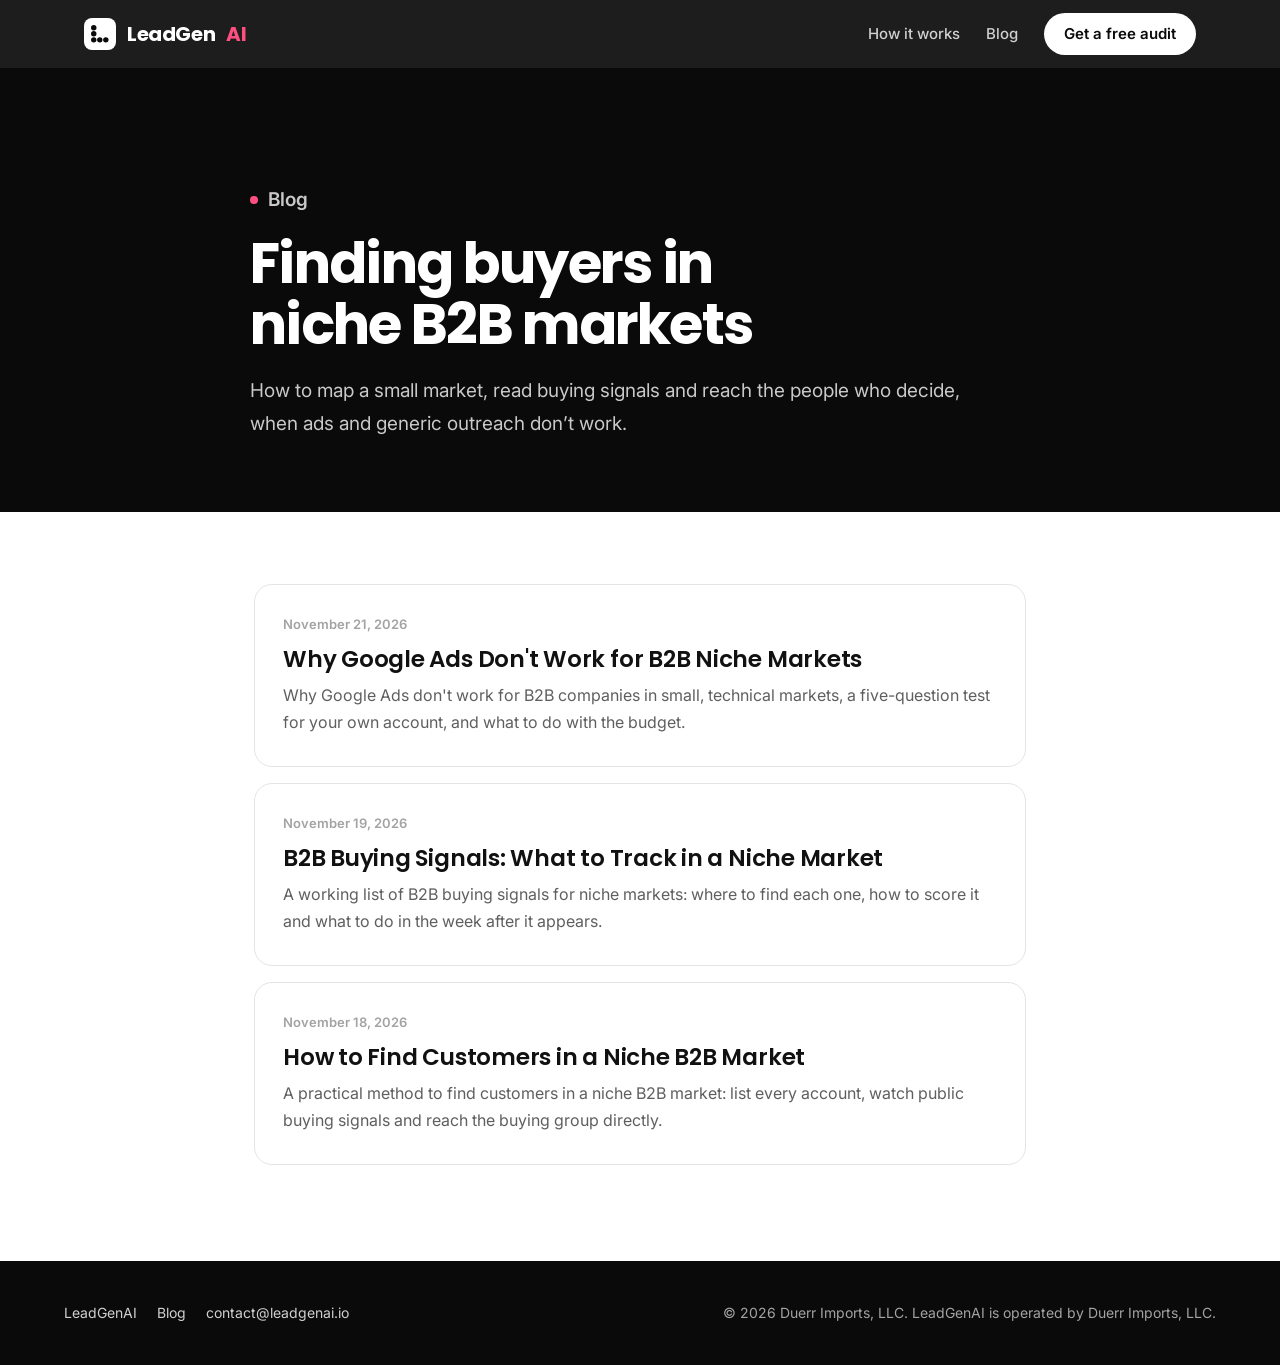
==== blog/index.html @ f8659d3d "Logo: AI in brand pink across site, blog and share image Co-Authored-By: Claude Opus 5.5 <noreply@an" ====
<!doctype html>
<html lang="en">
<head>
<meta charset="utf-8">
<meta name="viewport" content="width=device-width, initial-scale=1">
<title>Blog | LeadGenAI: niche B2B lead systems</title>
<meta name="description" content="Guides on market mapping, buying signals and direct outreach for niche B2B companies whose buyers ignore ads.">
<link rel="canonical" href="https://leadgenai.io/blog/">
<meta property="og:title" content="Blog | LeadGenAI: niche B2B lead systems">
<meta property="og:description" content="Guides on market mapping, buying signals and direct outreach for niche B2B companies whose buyers ignore ads.">
<meta property="og:url" content="https://leadgenai.io/blog/">
<meta property="og:type" content="website">
<meta property="og:site_name" content="LeadGenAI">
<meta property="og:image" content="https://leadgenai.io/assets/og-image.png?v=2">
<meta property="og:image:width" content="1200">
<meta property="og:image:height" content="627">
<meta property="og:image:alt" content="LeadGenAI: We build B2B lead systems">
<meta name="twitter:card" content="summary_large_image">
<meta name="theme-color" content="#0a0a0a">
<link rel="icon" href="data:image/svg+xml,%3Csvg xmlns='http://www.w3.org/2000/svg' viewBox='0 0 64 64'%3E%3Crect width='64' height='64' rx='12' fill='%230a0a0a'/%3E%3Cg fill='%23fff'%3E%3Ccircle cx='18' cy='16' r='7'/%3E%3Ccircle cx='18' cy='30' r='7'/%3E%3Ccircle cx='18' cy='44' r='7'/%3E%3Ccircle cx='32' cy='44' r='7'/%3E%3Ccircle cx='46' cy='44' r='7'/%3E%3C/g%3E%3C/svg%3E">
<link rel="preconnect" href="https://fonts.googleapis.com"><link rel="preconnect" href="https://fonts.gstatic.com" crossorigin>
<link href="https://fonts.googleapis.com/css2?family=Poppins:wght@600;700&family=Inter:wght@400;500;600&display=swap" rel="stylesheet">
<link rel="stylesheet" href="/blog/blog.css">

</head>
<body>
<div class="nav"><div class="in">
  <a class="logo" href="/"><span class="mark"><svg viewBox="0 0 48 48" aria-hidden="true"><g fill="#0a0a0a"><circle cx="9" cy="9" r="6.5"/><circle cx="9" cy="23.5" r="6.5"/><circle cx="9" cy="38" r="6.5"/><circle cx="23.5" cy="38" r="6.5"/><circle cx="38" cy="38" r="6.5"/></g></svg></span>LeadGen<span class="ai">AI</span></a>
  <nav><a href="/#how">How it works</a><a href="/blog/">Blog</a><a class="btn" href="/#audit">Get a free audit</a></nav>
</div></div>
<header class="hero"><div class="in"><p class="kicker"><i></i>Blog</p><h1>Finding buyers in niche B2B markets</h1>
<p>How to map a small market, read buying signals and reach the people who decide, when ads and generic outreach don’t work.</p></div></header>
<section class="list">
<a class="card" href="/blog/why-google-ads-dont-work-for-b2b/"><small>November 21, 2026</small><h2>Why Google Ads Don&#x27;t Work for B2B Niche Markets</h2><p>Why Google Ads don&#x27;t work for B2B companies in small, technical markets, a five-question test for your own account, and what to do with the budget.</p></a>
<a class="card" href="/blog/b2b-buying-signals/"><small>November 19, 2026</small><h2>B2B Buying Signals: What to Track in a Niche Market</h2><p>A working list of B2B buying signals for niche markets: where to find each one, how to score it and what to do in the week after it appears.</p></a>
<a class="card" href="/blog/find-customers-niche-b2b-market/"><small>November 18, 2026</small><h2>How to Find Customers in a Niche B2B Market</h2><p>A practical method to find customers in a niche B2B market: list every account, watch public buying signals and reach the buying group directly.</p></a>
</section>
<footer><div class="in"><span><a href="/">LeadGenAI</a><a href="/blog/">Blog</a><a href="mailto:contact@leadgenai.io">contact@leadgenai.io</a></span><span>© 2026 Duerr Imports, LLC. LeadGenAI is operated by Duerr Imports, LLC.</span></div></footer>
</body>
</html>
---- blog/blog.css ----
:root{--black:#0a0a0a;--ink:#111;--grey:#5f5f5f;--soft:#a3a3a3;--paper:#f6f5f3;--line:#e6e4e0;--pink:#ff4f81;--display:"Poppins",system-ui,sans-serif;--body:"Inter",system-ui,sans-serif;--pad:clamp(20px,5vw,72px)}
*{box-sizing:border-box;margin:0;padding:0}
body{font-family:var(--body);font-size:18px;line-height:1.7;color:var(--ink);background:#fff;-webkit-font-smoothing:antialiased}
a{color:inherit}
:focus-visible{outline:2px solid var(--pink);outline-offset:3px;border-radius:6px}
.nav{position:sticky;top:0;z-index:5;background:rgba(10,10,10,.92);backdrop-filter:blur(12px);-webkit-backdrop-filter:blur(12px);color:#fff}
.nav .in{max-width:1240px;margin:0 auto;padding:0 var(--pad);height:68px;display:flex;align-items:center;justify-content:space-between;gap:20px}
.logo{display:inline-flex;align-items:center;gap:11px;text-decoration:none;font:700 20px/1 var(--display);letter-spacing:-.02em;color:#fff}
.logo .mark{width:32px;height:32px;border-radius:8px;background:#fff;display:grid;place-items:center}
.logo .mark svg{width:20px;height:20px}
.logo .ai{color:var(--pink)}
.nav nav{display:flex;align-items:center;gap:26px;font-size:15px;font-weight:500}
.nav nav a{text-decoration:none;color:#d0d0d0}
.btn{display:inline-flex;align-items:center;height:42px;padding:0 20px;border-radius:999px;background:#fff;color:var(--black)!important;font-weight:600;font-size:15px;text-decoration:none;transition:transform 160ms cubic-bezier(.23,1,.32,1)}
.btn:active{transform:scale(.97)}
.btn.dark{background:var(--black);color:#fff!important;height:52px;padding:0 26px;font-size:16px}
@media (max-width:640px){.nav nav a:not(.btn){display:none}}
header.hero{background:var(--black);color:#fff;padding:clamp(56px,8vw,96px) var(--pad) clamp(48px,6vw,72px)}
header.hero .in{max-width:780px;margin:0 auto}
.kicker{font-size:14px;font-weight:600;color:var(--soft);display:flex;align-items:center;gap:10px;margin-bottom:18px}
.kicker i{width:8px;height:8px;border-radius:50%;background:var(--pink)}
h1{font:700 clamp(34px,5vw,56px)/1.08 var(--display);letter-spacing:-.03em;text-wrap:balance}
header.hero p{color:#c9c9c9;font-size:19px;margin-top:20px;max-width:60ch}
.meta{font-size:14px;color:var(--soft);margin-top:22px}
article{max-width:720px;margin:0 auto;padding:clamp(40px,6vw,72px) var(--pad) 24px}
article h2{font:600 clamp(26px,3vw,32px)/1.2 var(--display);letter-spacing:-.02em;margin:48px 0 16px;text-wrap:balance}
article h3{font:600 21px/1.3 var(--display);margin:32px 0 10px}
article p,article ul,article ol,article blockquote{margin:0 0 20px}
article ul,article ol{padding-left:24px}
article li{margin-bottom:8px}
article a{text-decoration-color:var(--pink);text-underline-offset:3px}
article blockquote{border-left:3px solid var(--pink);padding:4px 0 4px 20px;color:var(--grey)}
article code{background:var(--paper);padding:2px 6px;border-radius:6px;font-size:.9em}
.cta{max-width:720px;margin:24px auto 80px;padding:0 var(--pad)}
.cta .box{background:var(--black);color:#fff;border-radius:20px;padding:36px clamp(24px,4vw,40px)}
.cta h2{font:600 26px/1.2 var(--display);margin-bottom:10px}
.cta p{color:#c9c9c9;margin-bottom:22px}
.cta .btn{height:50px}
.list{max-width:900px;margin:0 auto;padding:clamp(40px,6vw,72px) var(--pad) 96px;display:grid;gap:16px}
.card{display:block;text-decoration:none;border:1px solid var(--line);border-radius:18px;padding:28px 28px 30px;transition:border-color 200ms ease}
@media (hover:hover) and (pointer:fine){.card:hover{border-color:var(--black)}}
.card h2{font:600 23px/1.25 var(--display);letter-spacing:-.01em;margin-bottom:8px}
.card p{color:var(--grey);font-size:16px}
.card small{display:block;font-size:13px;color:var(--soft);margin-bottom:10px;font-weight:600}
.empty{color:var(--grey)}
footer{background:var(--black);color:var(--soft);font-size:14px;padding:40px var(--pad)}
footer .in{max-width:1240px;margin:0 auto;display:flex;justify-content:space-between;gap:20px;flex-wrap:wrap}
footer a{color:#d0d0d0;text-decoration:none;margin-right:20px}
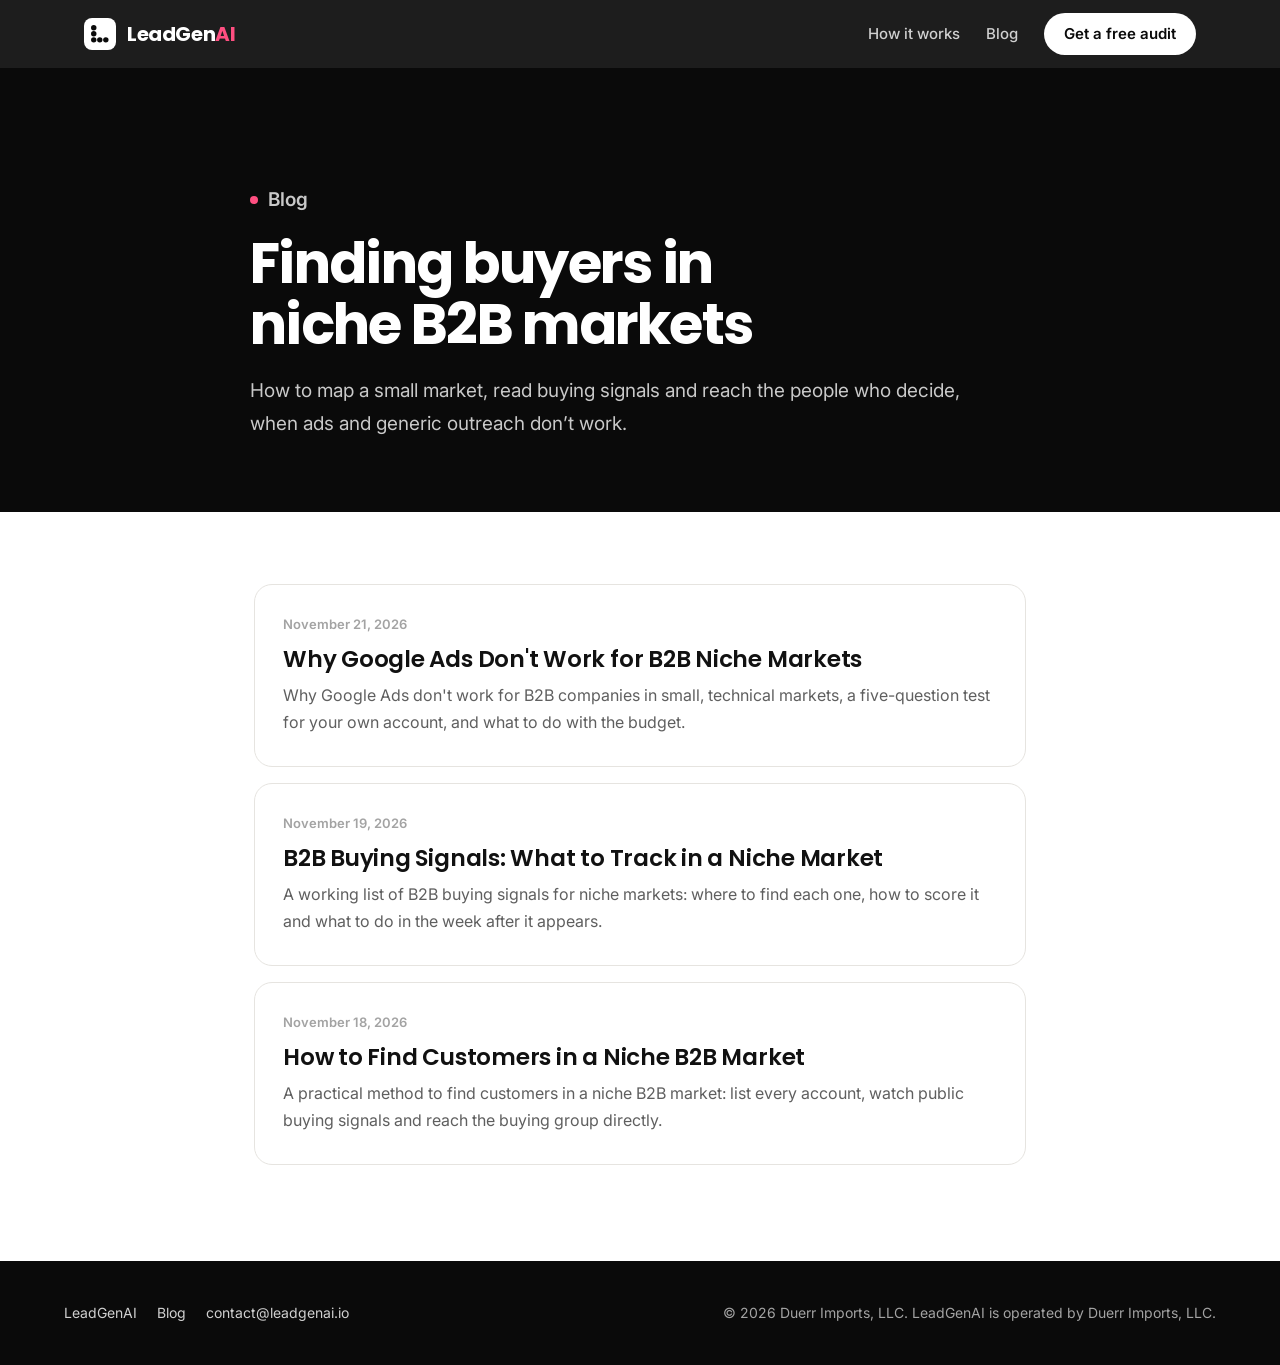
==== commit 0fe91799: "Logo: keep LeadGenAI wordmark as one word Co-Authored-By: Claude Opus 5.5 <noreply@anthropic.com>" ====
--- a/blog/index.html
+++ b/blog/index.html
@@ -25,7 +25,7 @@
 </head>
 <body>
 <div class="nav"><div class="in">
-  <a class="logo" href="/"><span class="mark"><svg viewBox="0 0 48 48" aria-hidden="true"><g fill="#0a0a0a"><circle cx="9" cy="9" r="6.5"/><circle cx="9" cy="23.5" r="6.5"/><circle cx="9" cy="38" r="6.5"/><circle cx="23.5" cy="38" r="6.5"/><circle cx="38" cy="38" r="6.5"/></g></svg></span>LeadGen<span class="ai">AI</span></a>
+  <a class="logo" href="/"><span class="mark"><svg viewBox="0 0 48 48" aria-hidden="true"><g fill="#0a0a0a"><circle cx="9" cy="9" r="6.5"/><circle cx="9" cy="23.5" r="6.5"/><circle cx="9" cy="38" r="6.5"/><circle cx="23.5" cy="38" r="6.5"/><circle cx="38" cy="38" r="6.5"/></g></svg></span><span>LeadGen<span class="ai">AI</span></span></a>
   <nav><a href="/#how">How it works</a><a href="/blog/">Blog</a><a class="btn" href="/#audit">Get a free audit</a></nav>
 </div></div>
 <header class="hero"><div class="in"><p class="kicker"><i></i>Blog</p><h1>Finding buyers in niche B2B markets</h1>
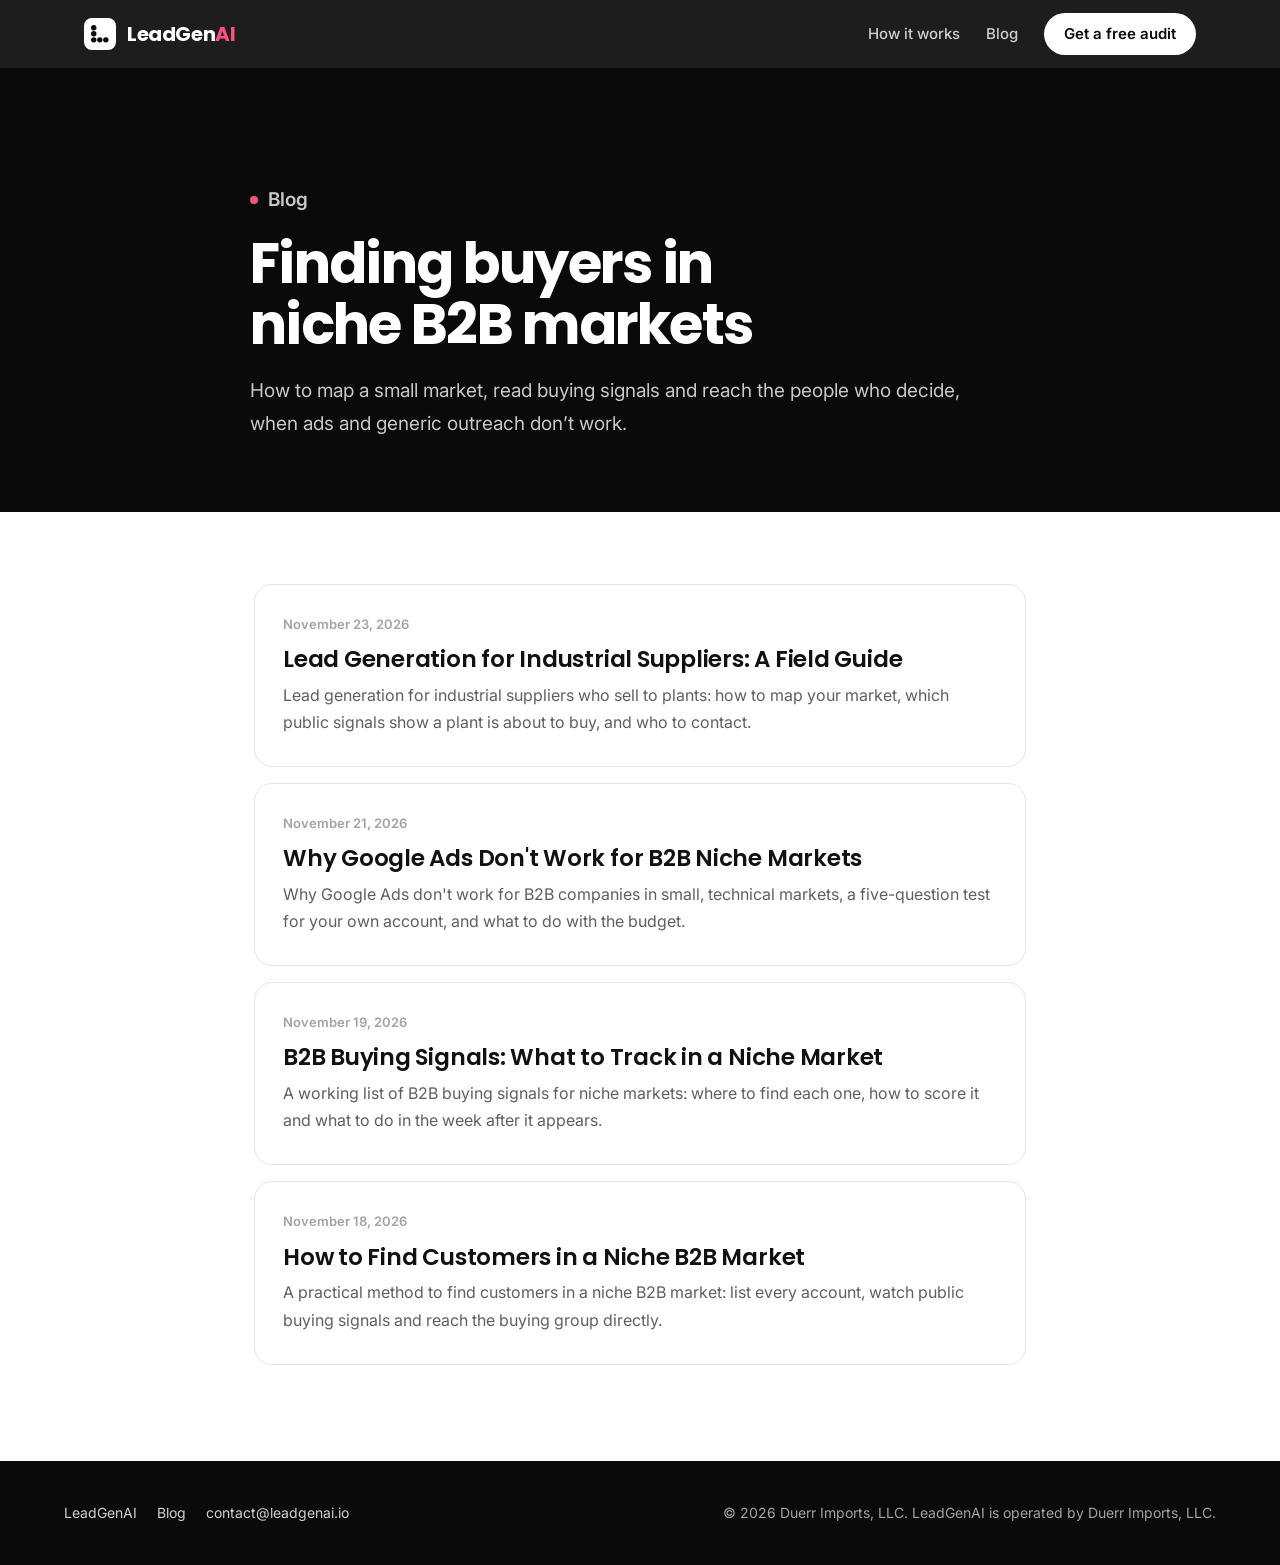
==== commit eeacc96b: "Blog: Lead Generation for Industrial Suppliers: A Field Guide Co-Authored-By: Claude Opus 5.5 <norep" ====
--- a/blog/index.html
+++ b/blog/index.html
@@ -31,6 +31,7 @@
 <header class="hero"><div class="in"><p class="kicker"><i></i>Blog</p><h1>Finding buyers in niche B2B markets</h1>
 <p>How to map a small market, read buying signals and reach the people who decide, when ads and generic outreach don’t work.</p></div></header>
 <section class="list">
+<a class="card" href="/blog/lead-generation-industrial-suppliers/"><small>November 23, 2026</small><h2>Lead Generation for Industrial Suppliers: A Field Guide</h2><p>Lead generation for industrial suppliers who sell to plants: how to map your market, which public signals show a plant is about to buy, and who to contact.</p></a>
 <a class="card" href="/blog/why-google-ads-dont-work-for-b2b/"><small>November 21, 2026</small><h2>Why Google Ads Don&#x27;t Work for B2B Niche Markets</h2><p>Why Google Ads don&#x27;t work for B2B companies in small, technical markets, a five-question test for your own account, and what to do with the budget.</p></a>
 <a class="card" href="/blog/b2b-buying-signals/"><small>November 19, 2026</small><h2>B2B Buying Signals: What to Track in a Niche Market</h2><p>A working list of B2B buying signals for niche markets: where to find each one, how to score it and what to do in the week after it appears.</p></a>
 <a class="card" href="/blog/find-customers-niche-b2b-market/"><small>November 18, 2026</small><h2>How to Find Customers in a Niche B2B Market</h2><p>A practical method to find customers in a niche B2B market: list every account, watch public buying signals and reach the buying group directly.</p></a>
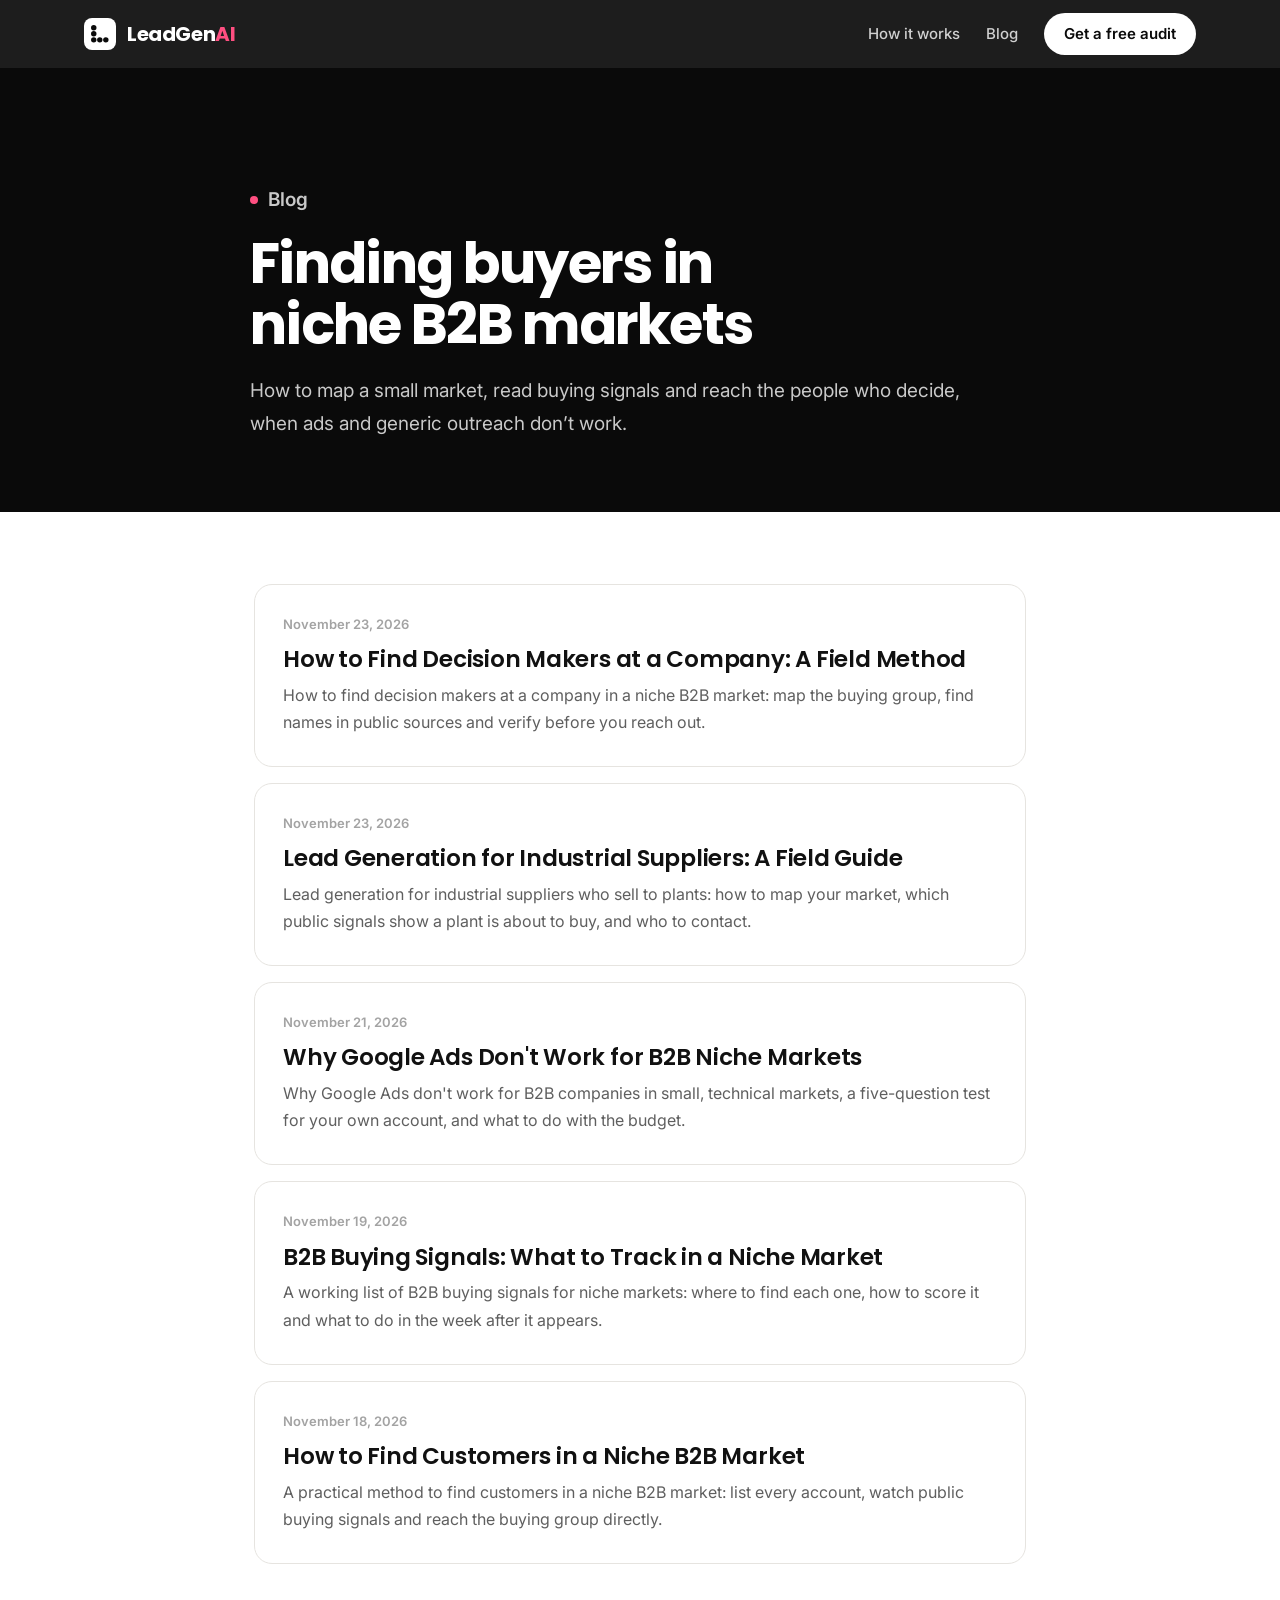
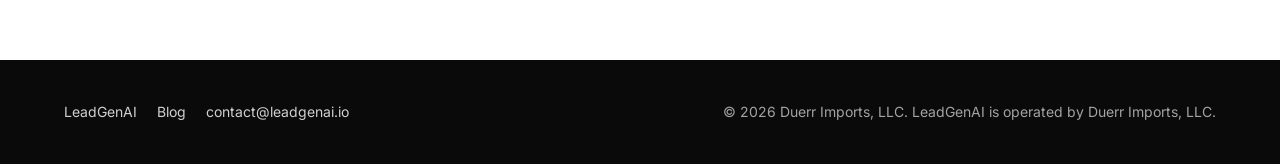
==== commit e14b83b8: "Blog: How to Find Decision Makers at a Company: A Field Method Co-Authored-By: Claude Opus 5.5 <nore" ====
--- a/blog/index.html
+++ b/blog/index.html
@@ -31,6 +31,7 @@
 <header class="hero"><div class="in"><p class="kicker"><i></i>Blog</p><h1>Finding buyers in niche B2B markets</h1>
 <p>How to map a small market, read buying signals and reach the people who decide, when ads and generic outreach don’t work.</p></div></header>
 <section class="list">
+<a class="card" href="/blog/how-to-find-decision-makers-at-a-company/"><small>November 23, 2026</small><h2>How to Find Decision Makers at a Company: A Field Method</h2><p>How to find decision makers at a company in a niche B2B market: map the buying group, find names in public sources and verify before you reach out.</p></a>
 <a class="card" href="/blog/lead-generation-industrial-suppliers/"><small>November 23, 2026</small><h2>Lead Generation for Industrial Suppliers: A Field Guide</h2><p>Lead generation for industrial suppliers who sell to plants: how to map your market, which public signals show a plant is about to buy, and who to contact.</p></a>
 <a class="card" href="/blog/why-google-ads-dont-work-for-b2b/"><small>November 21, 2026</small><h2>Why Google Ads Don&#x27;t Work for B2B Niche Markets</h2><p>Why Google Ads don&#x27;t work for B2B companies in small, technical markets, a five-question test for your own account, and what to do with the budget.</p></a>
 <a class="card" href="/blog/b2b-buying-signals/"><small>November 19, 2026</small><h2>B2B Buying Signals: What to Track in a Niche Market</h2><p>A working list of B2B buying signals for niche markets: where to find each one, how to score it and what to do in the week after it appears.</p></a>
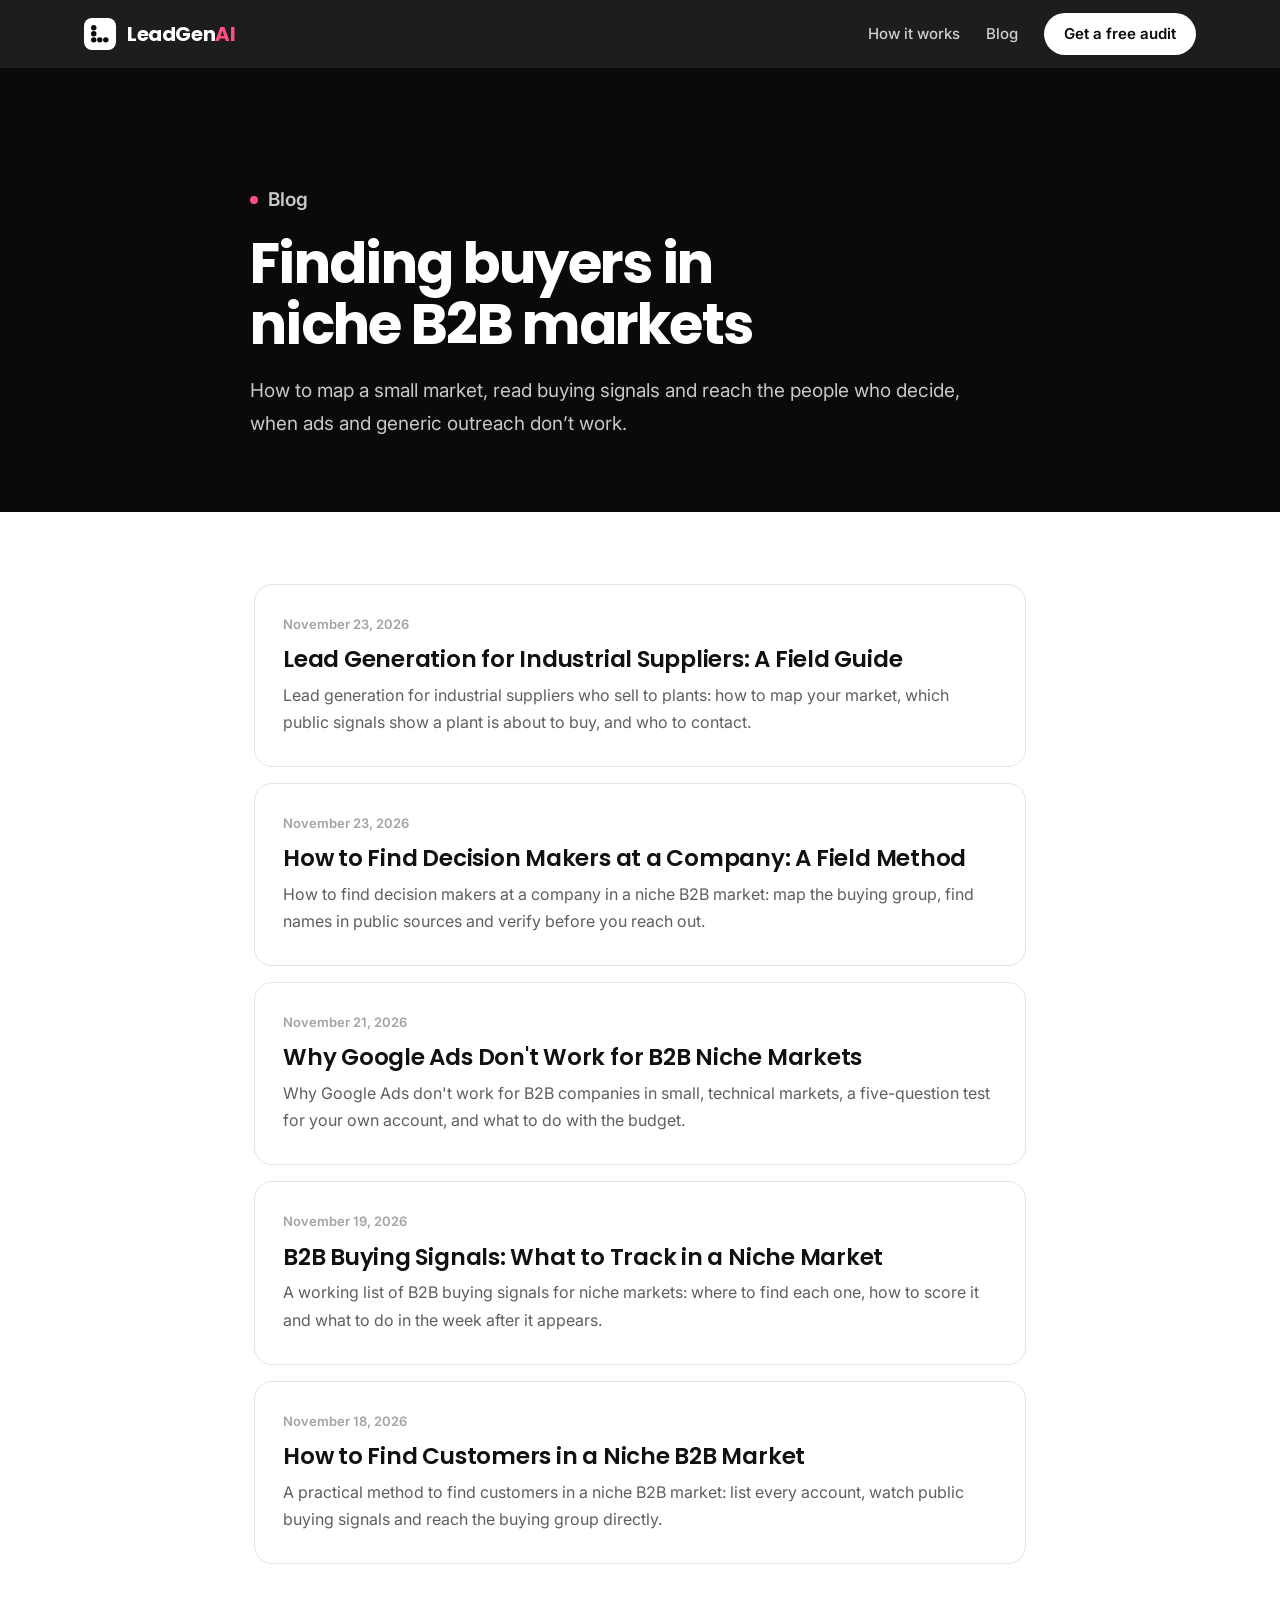
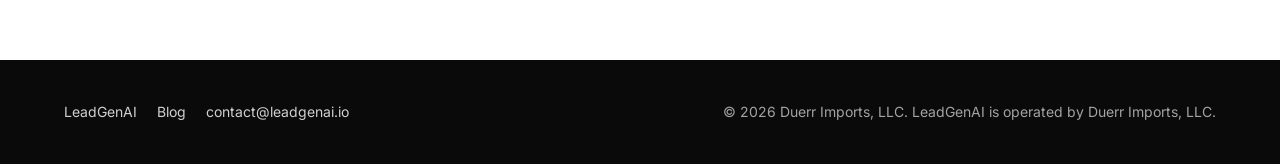
==== commit 5602f851: "Add PNG icons and og:site_name for link previews Co-Authored-By: Claude Opus 5.5 <noreply@anthropic." ====
--- a/blog/index.html
+++ b/blog/index.html
@@ -31,8 +31,8 @@
 <header class="hero"><div class="in"><p class="kicker"><i></i>Blog</p><h1>Finding buyers in niche B2B markets</h1>
 <p>How to map a small market, read buying signals and reach the people who decide, when ads and generic outreach don’t work.</p></div></header>
 <section class="list">
+<a class="card" href="/blog/lead-generation-industrial-suppliers/"><small>November 23, 2026</small><h2>Lead Generation for Industrial Suppliers: A Field Guide</h2><p>Lead generation for industrial suppliers who sell to plants: how to map your market, which public signals show a plant is about to buy, and who to contact.</p></a>
 <a class="card" href="/blog/how-to-find-decision-makers-at-a-company/"><small>November 23, 2026</small><h2>How to Find Decision Makers at a Company: A Field Method</h2><p>How to find decision makers at a company in a niche B2B market: map the buying group, find names in public sources and verify before you reach out.</p></a>
-<a class="card" href="/blog/lead-generation-industrial-suppliers/"><small>November 23, 2026</small><h2>Lead Generation for Industrial Suppliers: A Field Guide</h2><p>Lead generation for industrial suppliers who sell to plants: how to map your market, which public signals show a plant is about to buy, and who to contact.</p></a>
 <a class="card" href="/blog/why-google-ads-dont-work-for-b2b/"><small>November 21, 2026</small><h2>Why Google Ads Don&#x27;t Work for B2B Niche Markets</h2><p>Why Google Ads don&#x27;t work for B2B companies in small, technical markets, a five-question test for your own account, and what to do with the budget.</p></a>
 <a class="card" href="/blog/b2b-buying-signals/"><small>November 19, 2026</small><h2>B2B Buying Signals: What to Track in a Niche Market</h2><p>A working list of B2B buying signals for niche markets: where to find each one, how to score it and what to do in the week after it appears.</p></a>
 <a class="card" href="/blog/find-customers-niche-b2b-market/"><small>November 18, 2026</small><h2>How to Find Customers in a Niche B2B Market</h2><p>A practical method to find customers in a niche B2B market: list every account, watch public buying signals and reach the buying group directly.</p></a>
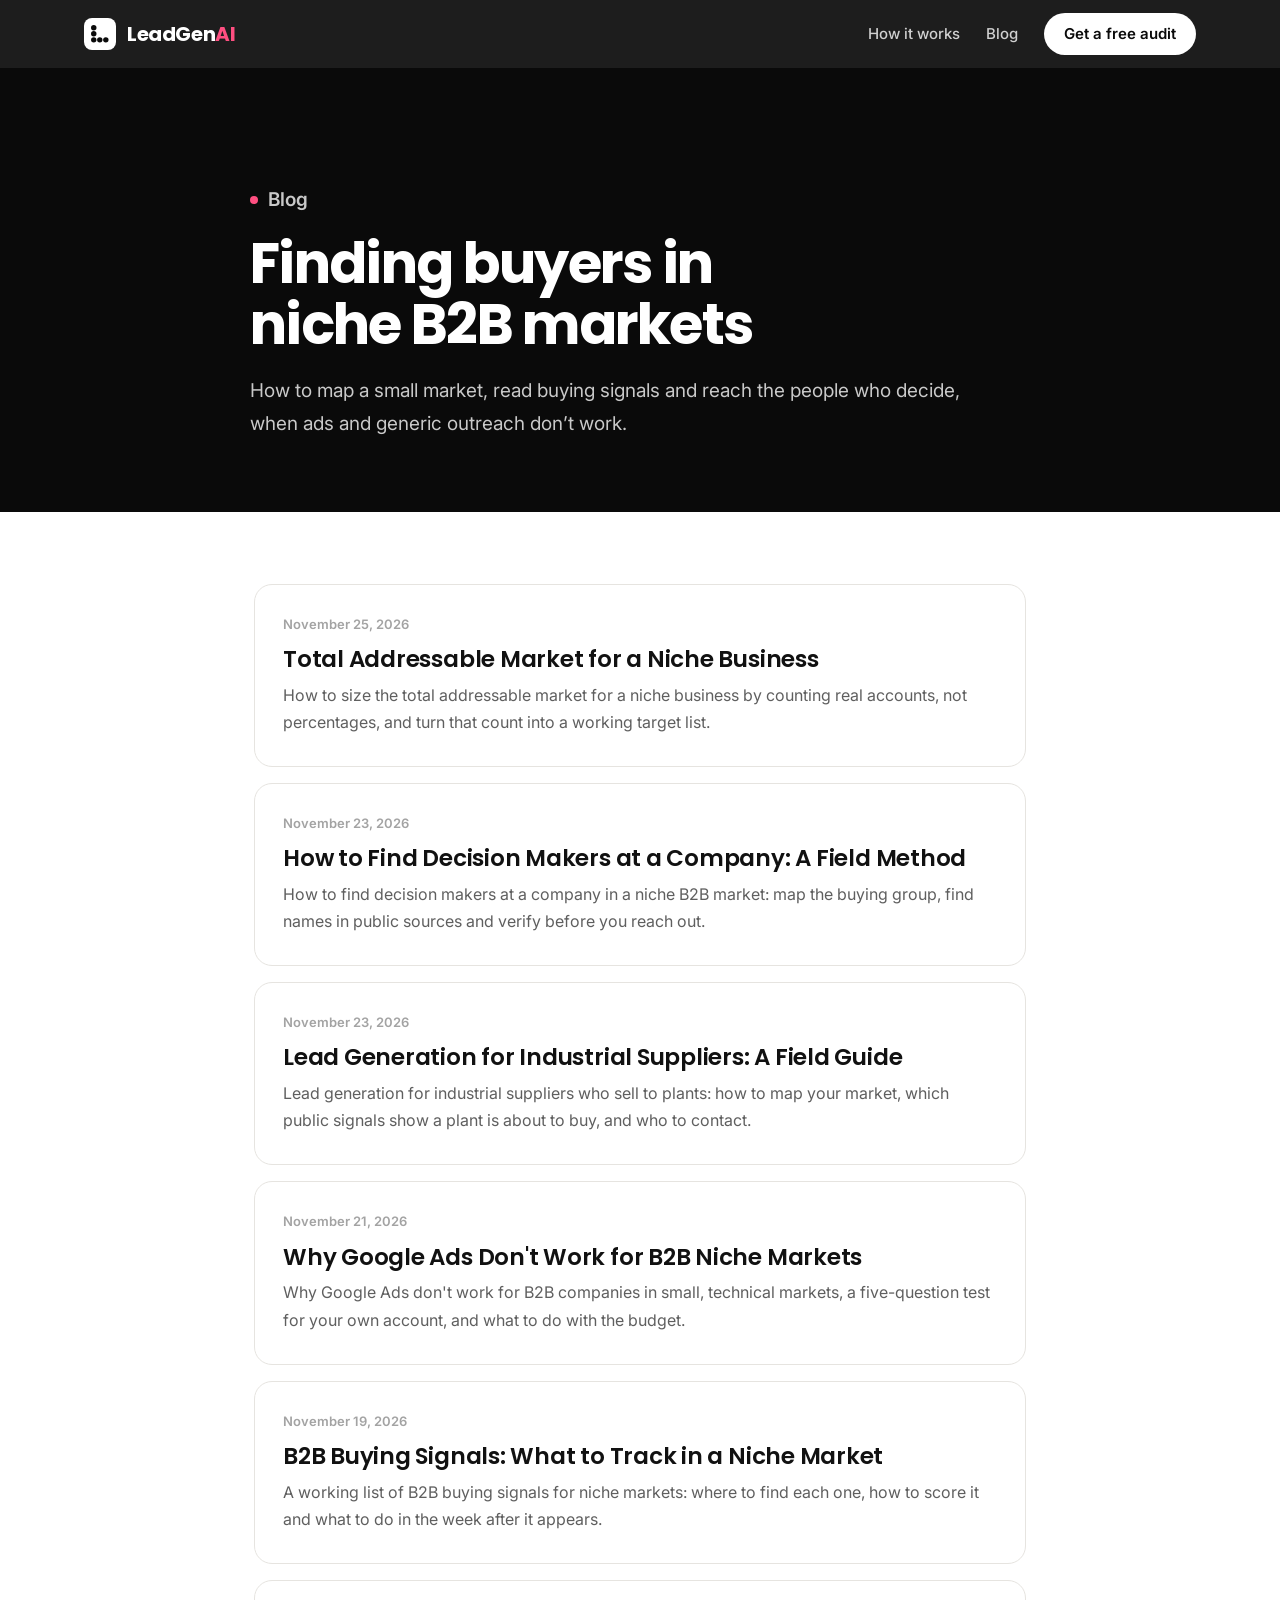
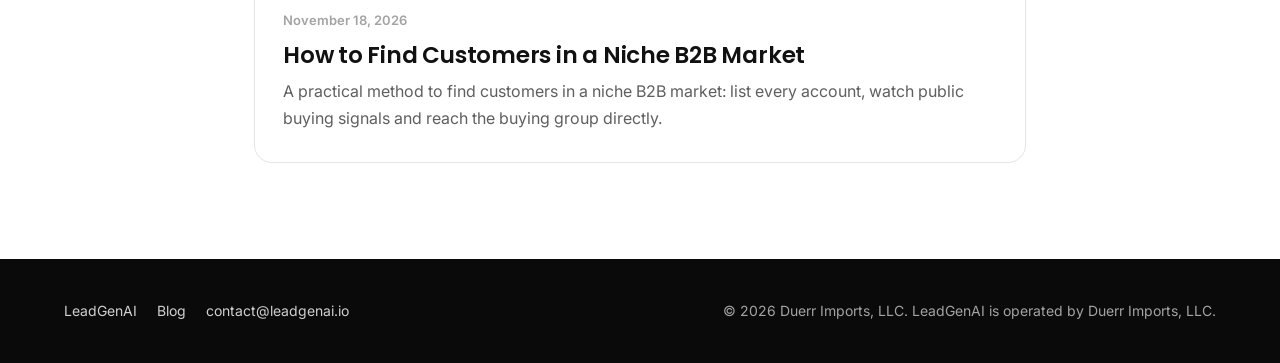
==== commit 4fa3adeb: "Blog: Total Addressable Market for a Niche Business Co-Authored-By: Claude Opus 5.5 <noreply@anthrop" ====
--- a/blog/index.html
+++ b/blog/index.html
@@ -18,6 +18,8 @@
 <meta name="twitter:card" content="summary_large_image">
 <meta name="theme-color" content="#0a0a0a">
 <link rel="icon" href="data:image/svg+xml,%3Csvg xmlns='http://www.w3.org/2000/svg' viewBox='0 0 64 64'%3E%3Crect width='64' height='64' rx='12' fill='%230a0a0a'/%3E%3Cg fill='%23fff'%3E%3Ccircle cx='18' cy='16' r='7'/%3E%3Ccircle cx='18' cy='30' r='7'/%3E%3Ccircle cx='18' cy='44' r='7'/%3E%3Ccircle cx='32' cy='44' r='7'/%3E%3Ccircle cx='46' cy='44' r='7'/%3E%3C/g%3E%3C/svg%3E">
+<link rel="icon" type="image/png" sizes="512x512" href="/assets/icon-512.png">
+<link rel="apple-touch-icon" href="/assets/apple-touch-icon.png">
 <link rel="preconnect" href="https://fonts.googleapis.com"><link rel="preconnect" href="https://fonts.gstatic.com" crossorigin>
 <link href="https://fonts.googleapis.com/css2?family=Poppins:wght@600;700&family=Inter:wght@400;500;600&display=swap" rel="stylesheet">
 <link rel="stylesheet" href="/blog/blog.css">
@@ -31,8 +33,9 @@
 <header class="hero"><div class="in"><p class="kicker"><i></i>Blog</p><h1>Finding buyers in niche B2B markets</h1>
 <p>How to map a small market, read buying signals and reach the people who decide, when ads and generic outreach don’t work.</p></div></header>
 <section class="list">
+<a class="card" href="/blog/total-addressable-market-niche-business/"><small>November 25, 2026</small><h2>Total Addressable Market for a Niche Business</h2><p>How to size the total addressable market for a niche business by counting real accounts, not percentages, and turn that count into a working target list.</p></a>
+<a class="card" href="/blog/how-to-find-decision-makers-at-a-company/"><small>November 23, 2026</small><h2>How to Find Decision Makers at a Company: A Field Method</h2><p>How to find decision makers at a company in a niche B2B market: map the buying group, find names in public sources and verify before you reach out.</p></a>
 <a class="card" href="/blog/lead-generation-industrial-suppliers/"><small>November 23, 2026</small><h2>Lead Generation for Industrial Suppliers: A Field Guide</h2><p>Lead generation for industrial suppliers who sell to plants: how to map your market, which public signals show a plant is about to buy, and who to contact.</p></a>
-<a class="card" href="/blog/how-to-find-decision-makers-at-a-company/"><small>November 23, 2026</small><h2>How to Find Decision Makers at a Company: A Field Method</h2><p>How to find decision makers at a company in a niche B2B market: map the buying group, find names in public sources and verify before you reach out.</p></a>
 <a class="card" href="/blog/why-google-ads-dont-work-for-b2b/"><small>November 21, 2026</small><h2>Why Google Ads Don&#x27;t Work for B2B Niche Markets</h2><p>Why Google Ads don&#x27;t work for B2B companies in small, technical markets, a five-question test for your own account, and what to do with the budget.</p></a>
 <a class="card" href="/blog/b2b-buying-signals/"><small>November 19, 2026</small><h2>B2B Buying Signals: What to Track in a Niche Market</h2><p>A working list of B2B buying signals for niche markets: where to find each one, how to score it and what to do in the week after it appears.</p></a>
 <a class="card" href="/blog/find-customers-niche-b2b-market/"><small>November 18, 2026</small><h2>How to Find Customers in a Niche B2B Market</h2><p>A practical method to find customers in a niche B2B market: list every account, watch public buying signals and reach the buying group directly.</p></a>
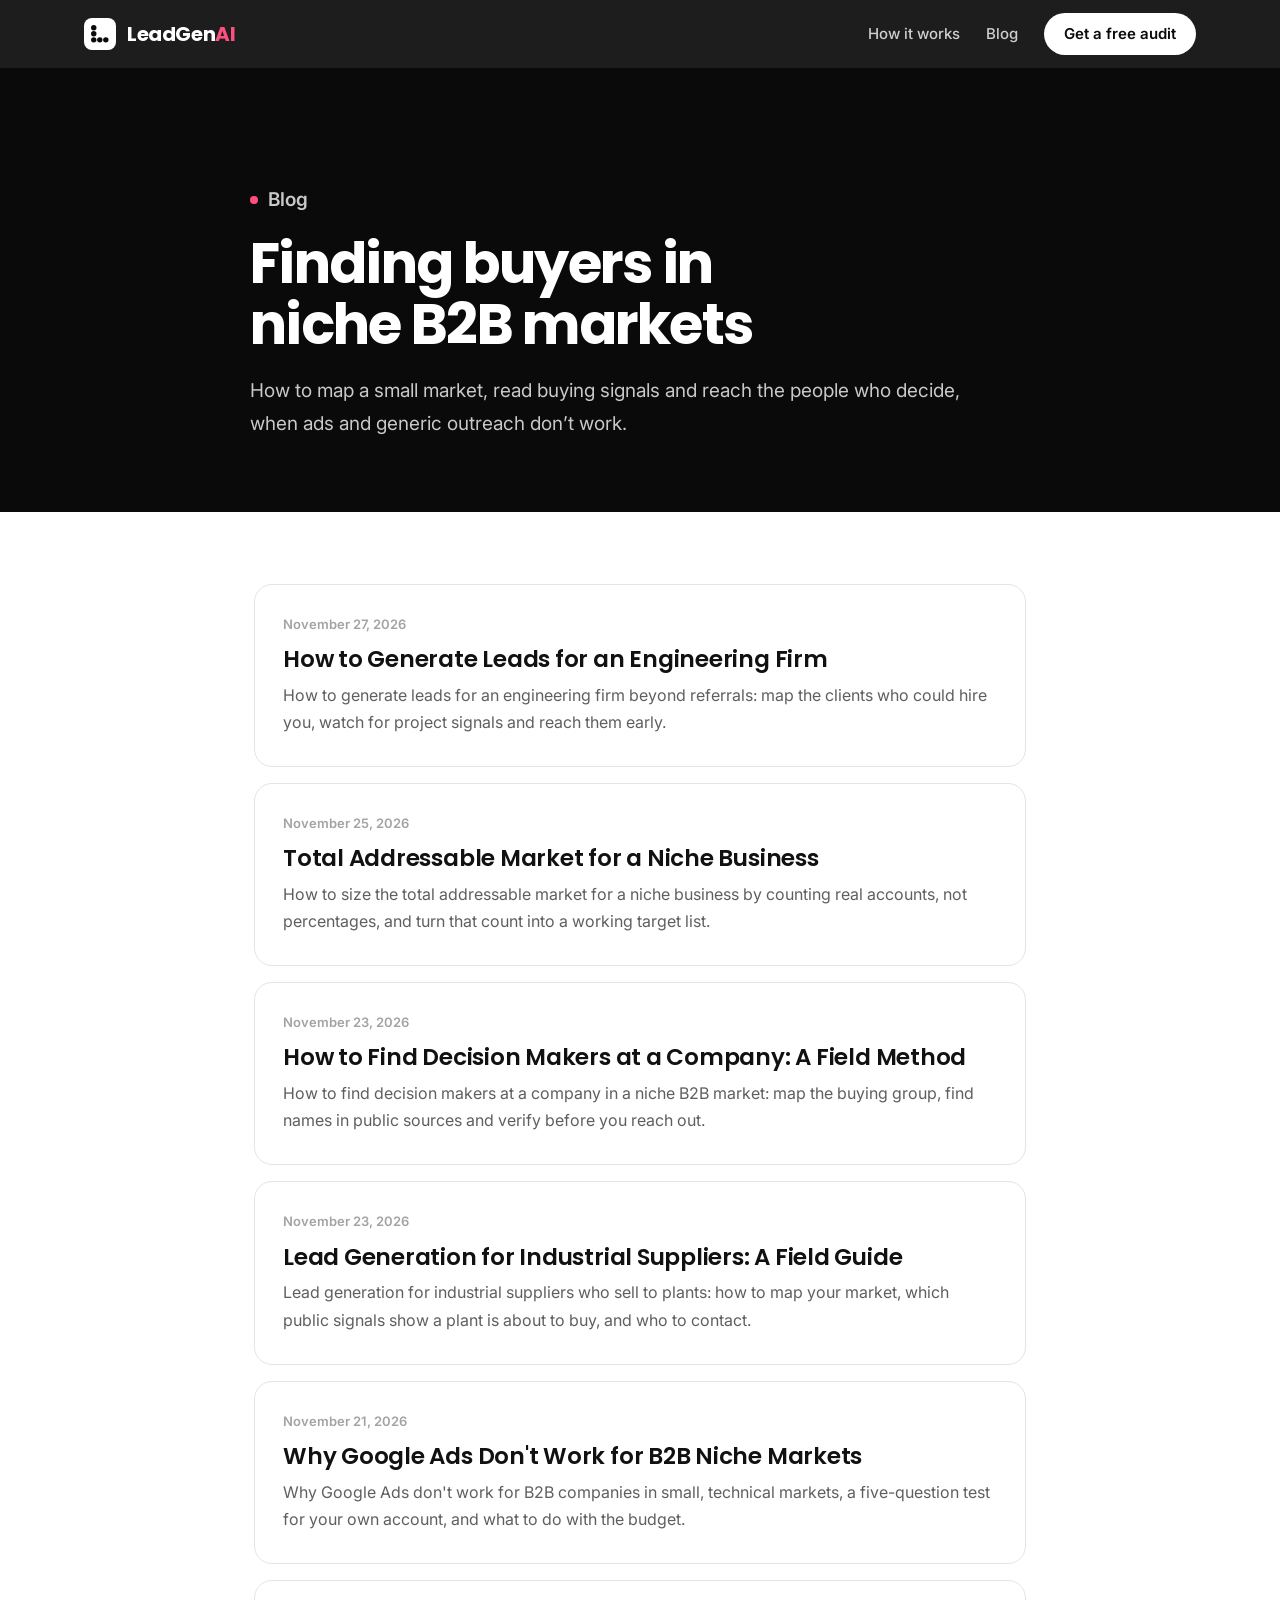
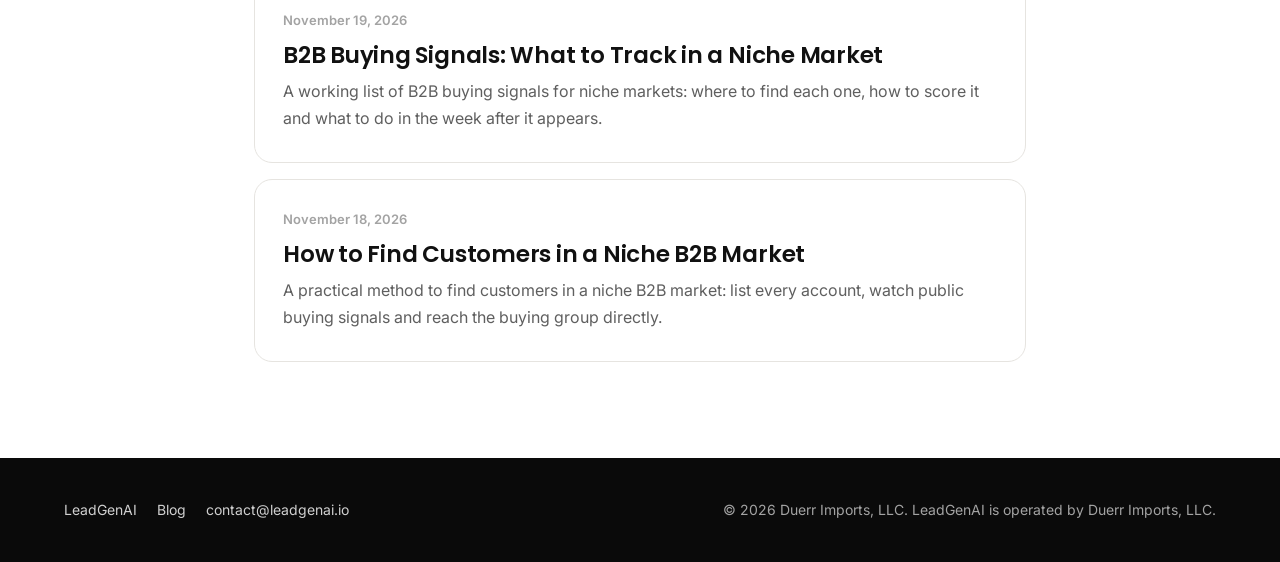
==== commit 4736c594: "Blog: How to Generate Leads for an Engineering Firm Co-Authored-By: Claude Opus 5.5 <noreply@anthrop" ====
--- a/blog/index.html
+++ b/blog/index.html
@@ -23,7 +23,7 @@
 <link rel="preconnect" href="https://fonts.googleapis.com"><link rel="preconnect" href="https://fonts.gstatic.com" crossorigin>
 <link href="https://fonts.googleapis.com/css2?family=Poppins:wght@600;700&family=Inter:wght@400;500;600&display=swap" rel="stylesheet">
 <link rel="stylesheet" href="/blog/blog.css">
-
+<script type="application/ld+json">{"@context": "https://schema.org", "@type": "Blog", "name": "LeadGenAI blog", "url": "https://leadgenai.io/blog/", "description": "Guides on market mapping, buying signals and direct outreach for niche B2B companies whose buyers ignore ads.", "publisher": {"@type": "Organization", "name": "LeadGenAI", "url": "https://leadgenai.io"}, "blogPost": [{"@type": "BlogPosting", "headline": "How to Generate Leads for an Engineering Firm", "url": "https://leadgenai.io/blog/lead-generation-engineering-firm/", "datePublished": "2026-11-27"}, {"@type": "BlogPosting", "headline": "Total Addressable Market for a Niche Business", "url": "https://leadgenai.io/blog/total-addressable-market-niche-business/", "datePublished": "2026-11-25"}, {"@type": "BlogPosting", "headline": "How to Find Decision Makers at a Company: A Field Method", "url": "https://leadgenai.io/blog/how-to-find-decision-makers-at-a-company/", "datePublished": "2026-11-23"}, {"@type": "BlogPosting", "headline": "Lead Generation for Industrial Suppliers: A Field Guide", "url": "https://leadgenai.io/blog/lead-generation-industrial-suppliers/", "datePublished": "2026-11-23"}, {"@type": "BlogPosting", "headline": "Why Google Ads Don't Work for B2B Niche Markets", "url": "https://leadgenai.io/blog/why-google-ads-dont-work-for-b2b/", "datePublished": "2026-11-21"}, {"@type": "BlogPosting", "headline": "B2B Buying Signals: What to Track in a Niche Market", "url": "https://leadgenai.io/blog/b2b-buying-signals/", "datePublished": "2026-11-19"}, {"@type": "BlogPosting", "headline": "How to Find Customers in a Niche B2B Market", "url": "https://leadgenai.io/blog/find-customers-niche-b2b-market/", "datePublished": "2026-11-18"}]}</script>
 </head>
 <body>
 <div class="nav"><div class="in">
@@ -33,6 +33,7 @@
 <header class="hero"><div class="in"><p class="kicker"><i></i>Blog</p><h1>Finding buyers in niche B2B markets</h1>
 <p>How to map a small market, read buying signals and reach the people who decide, when ads and generic outreach don’t work.</p></div></header>
 <section class="list">
+<a class="card" href="/blog/lead-generation-engineering-firm/"><small>November 27, 2026</small><h2>How to Generate Leads for an Engineering Firm</h2><p>How to generate leads for an engineering firm beyond referrals: map the clients who could hire you, watch for project signals and reach them early.</p></a>
 <a class="card" href="/blog/total-addressable-market-niche-business/"><small>November 25, 2026</small><h2>Total Addressable Market for a Niche Business</h2><p>How to size the total addressable market for a niche business by counting real accounts, not percentages, and turn that count into a working target list.</p></a>
 <a class="card" href="/blog/how-to-find-decision-makers-at-a-company/"><small>November 23, 2026</small><h2>How to Find Decision Makers at a Company: A Field Method</h2><p>How to find decision makers at a company in a niche B2B market: map the buying group, find names in public sources and verify before you reach out.</p></a>
 <a class="card" href="/blog/lead-generation-industrial-suppliers/"><small>November 23, 2026</small><h2>Lead Generation for Industrial Suppliers: A Field Guide</h2><p>Lead generation for industrial suppliers who sell to plants: how to map your market, which public signals show a plant is about to buy, and who to contact.</p></a>
